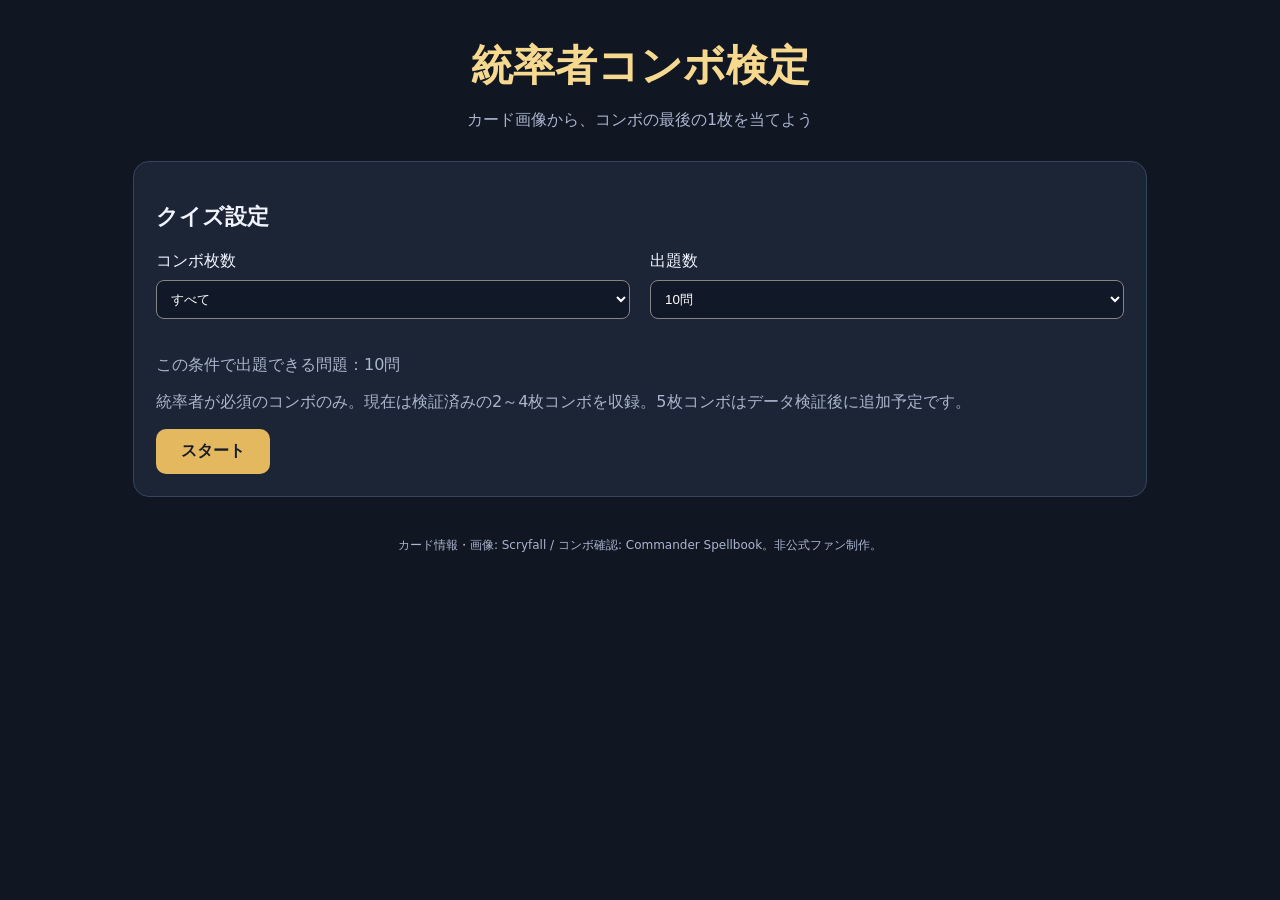
==== index.html @ 0c85846a "クイズのトップから画像診断リンクを外す" ====
<!doctype html>
<html lang="ja"><head><meta charset="UTF-8"><meta name="viewport" content="width=device-width,initial-scale=1">
<title>統率者コンボ検定</title><link rel="stylesheet" href="./style.css"></head>
<body><main id="app"><header><h1>統率者コンボ検定</h1><p>カード画像から、コンボの最後の1枚を当てよう</p></header>
<section id="setup"><h2>クイズ設定</h2><div class="fields"><label>コンボ枚数<select id="size"><option value="all">すべて</option><option value="2">2枚</option><option value="3">3枚</option><option value="4">4枚</option></select></label><label>出題数<select id="count" aria-describedby="available"><option value="10">10問</option><option value="5">5問</option></select></label></div><p id="available" class="hint" aria-live="polite"></p><p class="hint">統率者が必須のコンボのみ。現在は検証済みの2～4枚コンボを収録。5枚コンボはデータ検証後に追加予定です。</p><button id="start">スタート</button></section>
<section id="game" hidden><div class="stats"><span id="progress"></span><span id="score"></span></div><h2 id="question"></h2><p id="condition"></p><div id="known" class="card-grid"></div><div class="mark" aria-hidden="true">＋ ？</div><h3>不足しているカードを選択</h3><div id="choices" class="card-grid answers"></div><div id="feedback" hidden></div><button id="next" hidden>次の問題</button></section>
<section id="finish" hidden><h2>結果</h2><p id="result"></p><button id="again">もう一度</button></section>
<footer>カード情報・画像: Scryfall / コンボ確認: Commander Spellbook。非公式ファン制作。</footer></main><script src="./images.js" defer></script><script src="./quiz.js" defer></script></body></html>
---- style.css ----
:root{font-family:system-ui,"Yu Gothic",Meiryo,sans-serif;color-scheme:dark}*{box-sizing:border-box}body{background:#101622;color:#f1f4ff;margin:0}main{max-width:1050px;margin:auto;padding:18px}header{text-align:center;margin:20px auto 30px}h1{font-size:clamp(26px,5vw,42px);margin:0;color:#f6d88e}h2{font-size:22px}header p,.hint,footer{color:#aab5ce}section{background:#1b2535;border:1px solid #35455e;border-radius:16px;padding:22px;margin:20px auto}button{background:#e4b85f;border:0;border-radius:10px;padding:12px 25px;color:#171c29;font-weight:800;font-size:16px;cursor:pointer}button:hover{filter:brightness(1.12)}select{display:block;margin:8px 0 20px;padding:10px;border-radius:8px;background:#111827;color:white;width:100%}.fields{display:flex;gap:20px}.fields label{flex:1}.card-grid{display:grid;grid-template-columns:repeat(auto-fit,minmax(125px,1fr));gap:15px;justify-items:center}.card{width:100%;max-width:205px;min-width:0;background:#101724;border:2px solid #40506a;border-radius:12px;padding:7px;color:#fff;text-align:center}.card img{display:block;width:100%;aspect-ratio:488/680;object-fit:contain;border-radius:8px;background:#263448}.card .fallback{aspect-ratio:488/680;display:none;place-items:center;background:#344259;padding:8px;font-weight:bold;border-radius:8px;overflow-wrap:anywhere}.card.failed img{display:none}.card.failed .fallback{display:grid}.card .name{margin-top:7px;font-size:13px;min-height:30px}.answers .card{cursor:pointer}.answers .card:hover{border-color:#e4b85f}.answers .card.correct{border-color:#4bd59b}.answers .card.wrong{border-color:#ed7575}.answers .card:disabled{cursor:default;opacity:.85}.mark{text-align:center;font-size:35px;padding:14px;color:#e4b85f}.stats{display:flex;justify-content:space-between;color:#d8e2f7}#feedback{padding:16px;margin-top:18px;border:1px solid #56647b;border-radius:10px;line-height:1.75}#feedback a,a{color:#94c8ff}#next{display:block;margin-top:16px}#next[hidden],section[hidden],#feedback[hidden]{display:none}footer{font-size:12px;text-align:center;padding:20px}@media(max-width:500px){.card-grid{grid-template-columns:repeat(2,minmax(0,1fr));gap:9px}.fields{display:block}section{padding:12px}}
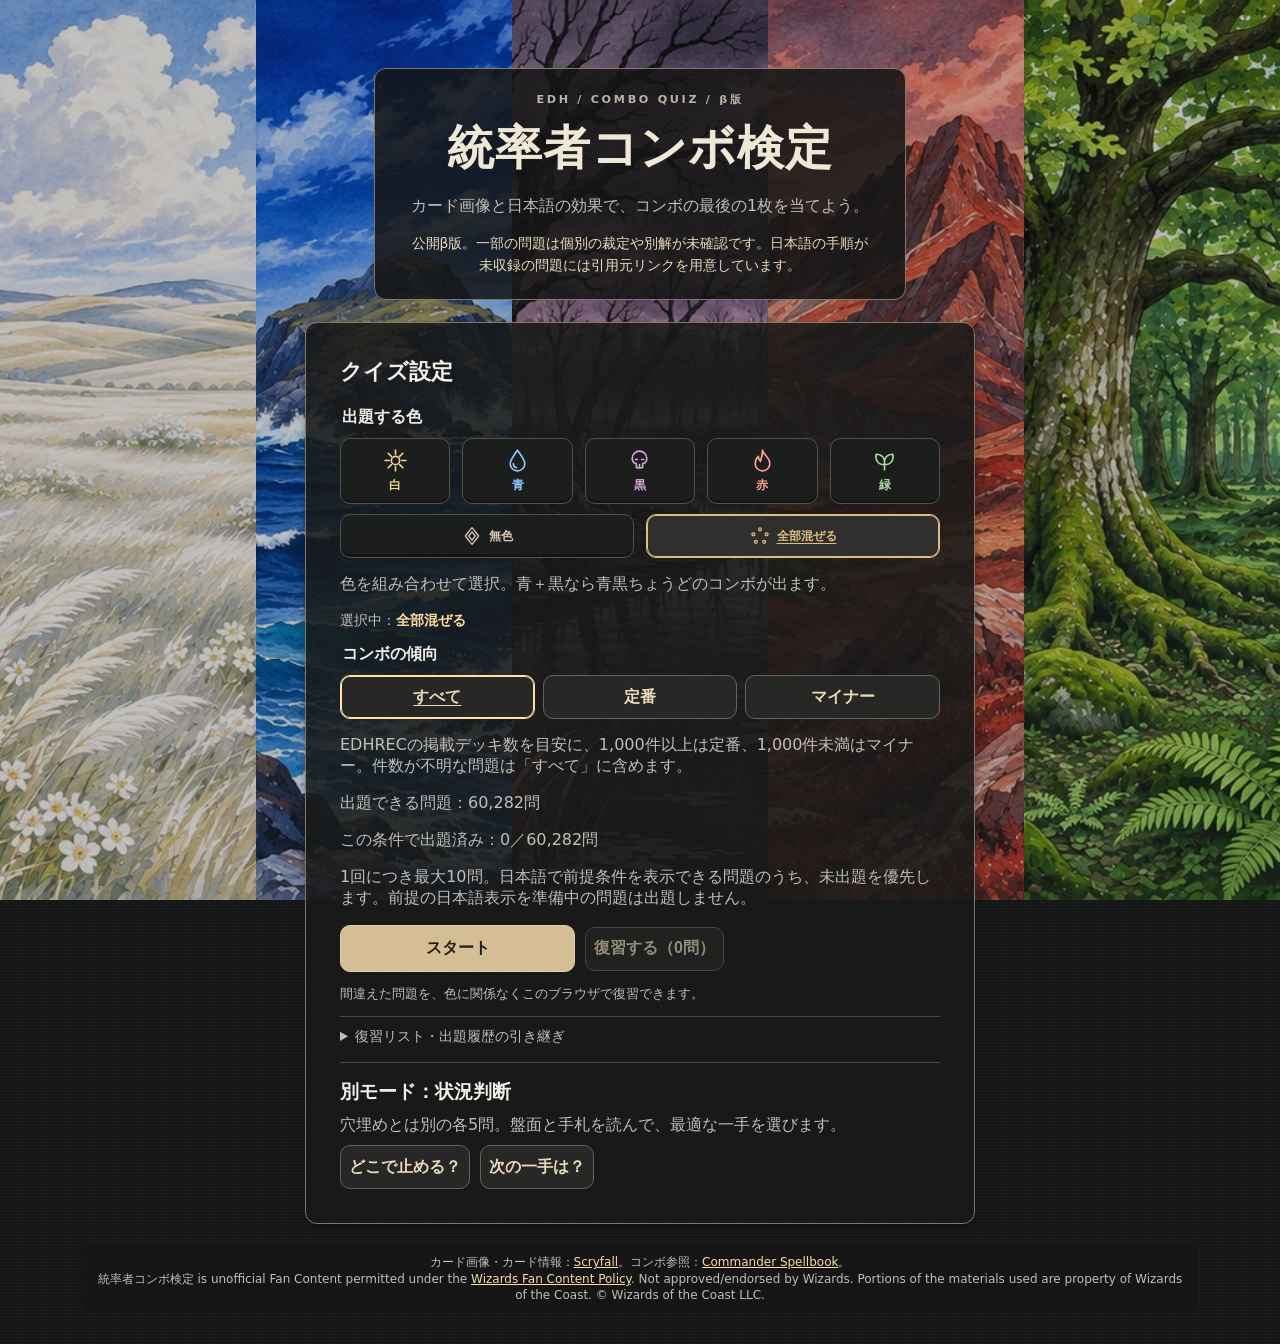
==== commit e8f28519: "統率者コンボ検定の60,282問ベータ版を公開" ====
--- a/index.html
+++ b/index.html
@@ -1,8 +1,40 @@
 <!doctype html>
 <html lang="ja"><head><meta charset="UTF-8"><meta name="viewport" content="width=device-width,initial-scale=1">
-<title>統率者コンボ検定</title><link rel="stylesheet" href="./style.css"></head>
-<body><main id="app"><header><h1>統率者コンボ検定</h1><p>カード画像から、コンボの最後の1枚を当てよう</p></header>
-<section id="setup"><h2>クイズ設定</h2><div class="fields"><label>コンボ枚数<select id="size"><option value="all">すべて</option><option value="2">2枚</option><option value="3">3枚</option><option value="4">4枚</option></select></label><label>出題数<select id="count" aria-describedby="available"><option value="10">10問</option><option value="5">5問</option></select></label></div><p id="available" class="hint" aria-live="polite"></p><p class="hint">統率者が必須のコンボのみ。現在は検証済みの2～4枚コンボを収録。5枚コンボはデータ検証後に追加予定です。</p><button id="start">スタート</button></section>
-<section id="game" hidden><div class="stats"><span id="progress"></span><span id="score"></span></div><h2 id="question"></h2><p id="condition"></p><div id="known" class="card-grid"></div><div class="mark" aria-hidden="true">＋ ？</div><h3>不足しているカードを選択</h3><div id="choices" class="card-grid answers"></div><div id="feedback" hidden></div><button id="next" hidden>次の問題</button></section>
-<section id="finish" hidden><h2>結果</h2><p id="result"></p><button id="again">もう一度</button></section>
-<footer>カード情報・画像: Scryfall / コンボ確認: Commander Spellbook。非公式ファン制作。</footer></main><script src="./images.js" defer></script><script src="./quiz.js" defer></script></body></html>+<title>統率者コンボ検定</title><link rel="stylesheet" href="./style.css?v=beta-60282-v11"><meta name="quiz-release" content="beta-60282-v11"></head>
+<body><div class="land-backdrop" aria-hidden="true"><span></span><span></span><span></span><span></span><span></span></div><main id="app"><header><p class="eyebrow">EDH / COMBO QUIZ / β版</p><h1>統率者コンボ検定</h1><p>カード画像と日本語の効果で、コンボの最後の1枚を当てよう。</p><p class="beta-notice">公開β版。一部の問題は個別の裁定や別解が未確認です。日本語の手順が未収録の問題には引用元リンクを用意しています。</p></header>
+<section id="setup"><h2>クイズ設定</h2>
+<fieldset class="mana-field" aria-describedby="colorHelp">
+<legend>出題する色</legend>
+<div class="mana-colors"><button type="button" id="pick-W" class="mana-pick mana-W" aria-pressed="false"><svg aria-hidden="true" viewBox="0 0 24 24" fill="none" stroke="currentColor" stroke-width="1.55" stroke-linecap="round" stroke-linejoin="round"><circle cx="12" cy="12" r="4"/><path d="M12 2v4m0 12v4M2 12h4m12 0h4M5 5l3 3m8 8 3 3M5 19l3-3m8-8 3-3"/></svg><span>白</span></button><button type="button" id="pick-U" class="mana-pick mana-U" aria-pressed="false"><svg aria-hidden="true" viewBox="0 0 24 24" fill="none" stroke="currentColor" stroke-width="1.55" stroke-linecap="round" stroke-linejoin="round"><path d="M12 2C9 7 5 11 5 15a7 7 0 0014 0c0-4-4-8-7-13Z"/><path d="M8 15c0 2 1 3 3 4"/></svg><span>青</span></button><button type="button" id="pick-B" class="mana-pick mana-B" aria-pressed="false"><svg aria-hidden="true" viewBox="0 0 24 24" fill="none" stroke="currentColor" stroke-width="1.55" stroke-linecap="round" stroke-linejoin="round"><path d="M5 10a7 7 0 1 1 14 0c0 3-2 5-4 5v4H9v-4c-2 0-4-2-4-5Z"/><path d="M8 11h2m4 0h2m-4 5v3"/></svg><span>黒</span></button><button type="button" id="pick-R" class="mana-pick mana-R" aria-pressed="false"><svg aria-hidden="true" viewBox="0 0 24 24" fill="none" stroke="currentColor" stroke-width="1.55" stroke-linecap="round" stroke-linejoin="round"><path d="M12 2c1 5 7 7 7 13a7 7 0 0 1-14 0c0-3 1-5 3-7 0 3 1 4 2 5 1-3 2-6 2-11Z"/></svg><span>赤</span></button><button type="button" id="pick-G" class="mana-pick mana-G" aria-pressed="false"><svg aria-hidden="true" viewBox="0 0 24 24" fill="none" stroke="currentColor" stroke-width="1.55" stroke-linecap="round" stroke-linejoin="round"><path d="M12 21v-9m0 4C5 16 3 11 4 6c6 0 8 4 8 7m0 3c7 0 9-5 8-10-6 0-8 4-8 7"/></svg><span>緑</span></button></div>
+<div class="mana-other"><button type="button" id="pick-C" class="mana-pick mana-C" aria-pressed="false"><svg aria-hidden="true" viewBox="0 0 24 24" fill="none" stroke="currentColor" stroke-width="1.55" stroke-linecap="round" stroke-linejoin="round"><path d="m12 2 8 10-8 10-8-10Z"/><path d="m12 7 4 5-4 5-4-5Z"/></svg><span>無色</span></button><button type="button" id="pick-all" class="mana-pick mana-all" aria-pressed="true"><svg aria-hidden="true" viewBox="0 0 24 24" fill="none" stroke="currentColor" stroke-width="1.55" stroke-linecap="round" stroke-linejoin="round"><circle cx="12" cy="4" r="1.7"/><circle cx="20" cy="10" r="1.7"/><circle cx="17" cy="19" r="1.7"/><circle cx="7" cy="19" r="1.7"/><circle cx="4" cy="10" r="1.7"/></svg><span>全部混ぜる</span></button></div>
+</fieldset>
+<p id="colorHelp" class="hint">色を組み合わせて選択。青＋黒なら青黒ちょうどのコンボが出ます。</p>
+<p class="selected-pattern">選択中：<strong id="colorPattern">全部混ぜる</strong></p>
+<fieldset class="mana-field genre-field" aria-describedby="genreHelp"><legend>コンボの傾向</legend><div class="genre-choices">
+<button type="button" id="genre-all" aria-pressed="true">すべて</button><button type="button" id="genre-popular" aria-pressed="false">定番</button><button type="button" id="genre-rare" aria-pressed="false">マイナー</button>
+</div></fieldset>
+<p id="genreHelp" class="hint">EDHRECの掲載デッキ数を目安に、1,000件以上は定番、1,000件未満はマイナー。件数が不明な問題は「すべて」に含めます。</p>
+<p id="available" class="hint" aria-live="polite"></p><p id="progress-summary" class="hint"></p>
+<p class="hint">1回につき最大10問。日本語で前提条件を表示できる問題のうち、未出題を優先します。前提の日本語表示を準備中の問題は出題しません。</p>
+<div class="setup-actions"><button id="start" type="button" disabled>スタート</button><button id="review-start" class="secondary-action" type="button" disabled>復習する（0問）</button></div>
+<p id="review-note" class="hint review-note">間違えた問題を、色に関係なくこのブラウザで復習できます。</p>
+<details class="review-portability"><summary>復習リスト・出題履歴の引き継ぎ</summary><p class="hint">別のファイルや端末でも続けたい場合は、履歴を保存して、新しい版で読み込んでください。</p>
+<div class="setup-actions"><button id="review-export" class="secondary-action" type="button" disabled>履歴を保存</button><button id="review-import" class="secondary-action" type="button" disabled>履歴を読み込む</button></div>
+<input type="file" id="review-file" accept=".json,application/json" hidden><p id="review-status" role="status" class="hint"></p></details>
+<div class="tactic-launch"><h3>別モード：状況判断</h3><p class="hint">穴埋めとは別の各5問。盤面と手札を読んで、最適な一手を選びます。</p>
+<div class="setup-actions"><button type="button" id="tactic-stop" class="secondary-action">どこで止める？</button><button type="button" id="tactic-next" class="secondary-action">次の一手は？</button></div></div>
+</section>
+<section id="tactic-game" hidden>
+<div class="stats"><span id="tactic-kind"></span><span id="tactic-progress"></span><span id="tactic-score"></span></div>
+<h2 id="tactic-title"></h2><div class="tactic-scenario"><h3>盤面と手札</h3><p id="tactic-scene"></p>
+<p class="hint">問題文にない修整や妨害はないものとします。</p></div>
+<div id="tactic-cards" class="card-grid"></div><h3 id="tactic-question"></h3>
+<div id="tactic-options" class="tactic-options"></div>
+<div id="tactic-feedback" class="tactic-feedback" hidden></div>
+<div class="setup-actions tactic-bottom"><button id="tactic-advance" type="button" hidden>次の問題</button><button id="tactic-exit" type="button" class="secondary-action">モード選択へ</button></div>
+</section>
+<section id="tactic-result" hidden><h2>結果</h2><p id="tactic-final"></p><div class="setup-actions">
+<button id="tactic-retry" type="button">このモードをもう一度</button><button id="tactic-back" type="button" class="secondary-action">モード選択へ</button></div></section>
+<section id="game" hidden><div class="stats"><span id="progress"></span><span id="score"></span></div><h2 id="question"></h2><p id="condition"></p><div class="start-condition-panel"><h3>コンボの前提条件</h3><div id="start-conditions"></div></div><p id="draftNote" class="hint" hidden>試作問題：Commander Spellbookの登録例から出題しています。出典にない追加条件や別解は未確認です。</p><div id="known" class="card-grid"></div><div class="mark" aria-hidden="true">＋ ？</div><h3>不足しているカードを選択</h3><p class="hint">カードの日本語テキストを開いても回答にはなりません。</p><div id="choices" class="card-grid answers"></div><div id="feedback" hidden></div><button id="next" hidden>次の問題</button></section>
+<section id="finish" hidden><h2>結果</h2><p id="result"></p><div class="setup-actions"><button id="again" type="button">出題設定へ</button><button id="review-now" class="secondary-action" type="button" hidden>間違えた問題を復習</button></div></section>
+<footer>カード画像・カード情報：<a href="https://scryfall.com/" rel="noopener noreferrer">Scryfall</a>。コンボ参照：<a href="https://commanderspellbook.com/" rel="noopener noreferrer">Commander Spellbook</a>。<br>統率者コンボ検定 is unofficial Fan Content permitted under the <a href="https://company.wizards.com/en/legal/fancontentpolicy" rel="noopener noreferrer">Wizards Fan Content Policy</a>. Not approved/endorsed by Wizards. Portions of the materials used are property of Wizards of the Coast. © Wizards of the Coast LLC.</footer></main><script src="./images.js?v=beta-60282-v11" defer></script><script src="./quiz.js?v=beta-60282-v11" defer></script></body></html>
--- a/style.css
+++ b/style.css
@@ -1 +1,184 @@
-:root{font-family:system-ui,"Yu Gothic",Meiryo,sans-serif;color-scheme:dark}*{box-sizing:border-box}body{background:#101622;color:#f1f4ff;margin:0}main{max-width:1050px;margin:auto;padding:18px}header{text-align:center;margin:20px auto 30px}h1{font-size:clamp(26px,5vw,42px);margin:0;color:#f6d88e}h2{font-size:22px}header p,.hint,footer{color:#aab5ce}section{background:#1b2535;border:1px solid #35455e;border-radius:16px;padding:22px;margin:20px auto}button{background:#e4b85f;border:0;border-radius:10px;padding:12px 25px;color:#171c29;font-weight:800;font-size:16px;cursor:pointer}button:hover{filter:brightness(1.12)}select{display:block;margin:8px 0 20px;padding:10px;border-radius:8px;background:#111827;color:white;width:100%}.fields{display:flex;gap:20px}.fields label{flex:1}.card-grid{display:grid;grid-template-columns:repeat(auto-fit,minmax(125px,1fr));gap:15px;justify-items:center}.card{width:100%;max-width:205px;min-width:0;background:#101724;border:2px solid #40506a;border-radius:12px;padding:7px;color:#fff;text-align:center}.card img{display:block;width:100%;aspect-ratio:488/680;object-fit:contain;border-radius:8px;background:#263448}.card .fallback{aspect-ratio:488/680;display:none;place-items:center;background:#344259;padding:8px;font-weight:bold;border-radius:8px;overflow-wrap:anywhere}.card.failed img{display:none}.card.failed .fallback{display:grid}.card .name{margin-top:7px;font-size:13px;min-height:30px}.answers .card{cursor:pointer}.answers .card:hover{border-color:#e4b85f}.answers .card.correct{border-color:#4bd59b}.answers .card.wrong{border-color:#ed7575}.answers .card:disabled{cursor:default;opacity:.85}.mark{text-align:center;font-size:35px;padding:14px;color:#e4b85f}.stats{display:flex;justify-content:space-between;color:#d8e2f7}#feedback{padding:16px;margin-top:18px;border:1px solid #56647b;border-radius:10px;line-height:1.75}#feedback a,a{color:#94c8ff}#next{display:block;margin-top:16px}#next[hidden],section[hidden],#feedback[hidden]{display:none}footer{font-size:12px;text-align:center;padding:20px}@media(max-width:500px){.card-grid{grid-template-columns:repeat(2,minmax(0,1fr));gap:9px}.fields{display:block}section{padding:12px}}+:root{font-family:system-ui,"Yu Gothic",Meiryo,sans-serif;color-scheme:dark}*{box-sizing:border-box}body{background:#101622;color:#f1f4ff;margin:0}main{max-width:1050px;margin:auto;padding:18px}header{text-align:center;margin:20px auto 30px}h1{font-size:clamp(26px,5vw,42px);margin:0;color:#f6d88e}h2{font-size:22px}header p,.hint,footer{color:#aab5ce}section{background:#1b2535;border:1px solid #35455e;border-radius:16px;padding:22px;margin:20px auto}button{background:#e4b85f;border:0;border-radius:10px;padding:12px 25px;color:#171c29;font-weight:800;font-size:16px;cursor:pointer}button:hover{filter:brightness(1.12)}select{display:block;margin:8px 0 20px;padding:10px;border-radius:8px;background:#111827;color:white;width:100%}.fields{display:flex;gap:20px}.fields label{flex:1}.card-grid{display:grid;grid-template-columns:repeat(auto-fit,minmax(125px,1fr));gap:15px;justify-items:center}.card{width:100%;max-width:205px;min-width:0;background:#101724;border:2px solid #40506a;border-radius:12px;padding:7px;color:#fff;text-align:center}.card img{display:block;width:100%;aspect-ratio:488/680;object-fit:contain;border-radius:8px;background:#263448}.card .fallback{aspect-ratio:488/680;display:none;place-items:center;background:#344259;padding:8px;font-weight:bold;border-radius:8px;overflow-wrap:anywhere}.card.failed img{display:none}.card.failed .fallback{display:grid}.card .name{margin-top:7px;font-size:13px;min-height:30px}.answers .card{cursor:pointer}.answers .card:hover{border-color:#e4b85f}.answers .card.correct{border-color:#4bd59b}.answers .card.wrong{border-color:#ed7575}.answers .card:disabled{cursor:default;opacity:.85}.mark{text-align:center;font-size:35px;padding:14px;color:#e4b85f}.stats{display:flex;justify-content:space-between;color:#d8e2f7}#feedback{padding:16px;margin-top:18px;border:1px solid #56647b;border-radius:10px;line-height:1.75}#feedback a,a{color:#94c8ff}#next{display:block;margin-top:16px}#next[hidden],section[hidden],#feedback[hidden]{display:none}footer{font-size:12px;text-align:center;padding:20px}@media(max-width:500px){.card-grid{grid-template-columns:repeat(2,minmax(0,1fr));gap:9px}.fields{display:block}section{padding:12px}}
+.card-tile{width:100%;max-width:225px;min-width:0;align-self:start}
+.card-tile>.card{display:block;max-width:none;overflow-wrap:anywhere}
+.card .name,.image-lang{display:block}
+.image-lang{font-size:11px;color:#aab5ce;margin-top:3px}
+.oracle{background:#111827;border:1px solid #40506a;border-radius:9px;margin-top:6px;color:#eef2ff;text-align:left;overflow-wrap:anywhere}
+.oracle summary{cursor:pointer;font-size:13px;font-weight:700;padding:9px 7px;color:#a1ccff}
+.oracle p{margin:6px 8px 10px;font-size:13px;line-height:1.55}
+.oracle .english-name{font-size:11px;color:#aab5ce}
+.oracle .english-name:empty{display:none}
+.oracle .card-type{color:#f6d88e;font-weight:600}
+.oracle .oracle-text{white-space:pre-line}
+.decoy-explanation{color:#ffdca8}
+button:focus-visible,summary:focus-visible,select:focus-visible{outline:2px solid #a1ccff;outline-offset:3px}
+
+.extra-face{display:block;width:100%;height:auto;margin-top:.5rem}
+
+#color{min-width:min(100%,16rem)}
+
+/* Matte cloth playmat. The card art provides the color. */
+:root{--ink:#171818;--panel:#232424;--linen:#f2efe8;--muted:#c0bfba;--brass:#cdb58a;--rim:#484744}
+body{
+ min-height:100vh;color:var(--linen);background-color:var(--ink);
+ /* Subtle two-direction weave, no art or spotlight. */
+ background-image:
+ repeating-linear-gradient(0deg,#ffffff06 0 1px,transparent 1px 3px),
+ repeating-linear-gradient(90deg,#00000030 0 1px,transparent 1px 3px);
+}
+main{position:relative;max-width:1050px;padding:clamp(14px,4vw,32px)}
+header{margin:clamp(24px,6vw,55px) auto 24px}
+header .eyebrow{letter-spacing:.24em;color:#b9b3a6;font-weight:750;font-size:.7rem;margin:0 0 10px}
+h1{font-family:Georgia,"Yu Mincho",YuMincho,"Noto Serif CJK JP",serif;color:#f0e8d7;letter-spacing:.02em;font-size:clamp(27px,6vw,47px)}
+h2,h3{color:var(--linen)}
+header p,.hint,footer{color:var(--muted)}
+section{
+ background:var(--panel);
+ border:1px solid var(--rim);border-radius:12px;box-shadow:0 3px 10px #0004;
+}
+#setup{max-width:670px;padding:clamp(16px,4.8vw,34px)}
+#setup h2{margin:0 0 20px}
+.mana-field{border:0;padding:0;margin:0;min-inline-size:0}
+.mana-field legend{font-size:1rem;font-weight:700;margin-bottom:10px;color:var(--linen)}
+.mana-colors,.mana-other{display:grid;gap:clamp(5px,1.4vw,12px);grid-template-columns:repeat(5,minmax(0,1fr))}
+.mana-other{grid-template-columns:minmax(0,1fr) minmax(0,1fr);margin-top:10px}
+.mana-pick{
+ --tone:#ddbd80;min-width:0;min-height:65px;padding:9px 3px;background:#1c1d1d;color:var(--tone);border:1px solid #50504c;border-radius:10px;
+ display:flex;align-items:center;justify-content:center;gap:4px;flex-direction:column;box-shadow:inset 0 -3px #0004;
+}
+.mana-pick svg{display:block;width:25px;height:25px;flex:none}
+.mana-pick span{font-size:.78rem;font-weight:750}
+.mana-pick[aria-pressed="true"]{border-color:var(--tone);box-shadow:inset 0 0 0 1px var(--tone);background:#2f302d}
+.mana-pick[aria-pressed="true"] span{text-decoration:underline;text-underline-offset:3px}
+.mana-W{--tone:#f1d492}.mana-U{--tone:#8ecaff}.mana-B{--tone:#d5abd9}.mana-R{--tone:#ffa68e}.mana-G{--tone:#a6db9f}.mana-C{--tone:#d8c8ba}
+.mana-other .mana-pick{flex-direction:row;gap:7px;min-height:44px}
+.mana-other svg{width:20px;height:20px}
+.selected-pattern{margin:.5rem 0;color:var(--muted);font-size:.9rem}
+.selected-pattern strong{color:#ffdda0}
+#available{margin:.5rem 0;font-variant-numeric:tabular-nums}
+#start,#next,#again{background:#d5be96;border:1px solid #e2cda8;color:#201c16}
+#start{margin-top:4px;width:min(100%,235px)}
+#start:disabled{cursor:not-allowed;opacity:.55}
+.card{background:#1c1d1d;border-color:#55554f}
+.card img,.card .fallback{background:#2f302e}
+.oracle{background:#1d1e1f;border-color:#50504b}
+#feedback{border-color:#575651}
+@media(max-width:420px){.mana-pick{border-radius:8px;min-height:57px}.mana-pick svg{width:22px;height:22px}#start{width:100%}}
+
+/* A little more room for the printed card text, without horizontal scrolling. */
+#game .card-tile{max-width:258px}
+#game .card{padding:5px}
+@media(min-width:720px){
+ main{max-width:1180px}
+ #known{grid-template-columns:repeat(auto-fit,minmax(156px,1fr));gap:12px}
+ #choices{grid-template-columns:repeat(4,minmax(0,1fr));gap:12px}
+}
+@media(max-width:719px){
+ #game .card-grid{grid-template-columns:repeat(2,minmax(0,1fr));gap:8px}
+ #game .card{padding:4px}
+}
+@media(max-width:500px){
+ #game{padding:10px}
+ main{padding-inline:12px}
+}
+
+.genre-field{margin-top:14px}
+.genre-choices{display:grid;grid-template-columns:repeat(3,minmax(0,1fr));gap:8px}
+.genre-choices button,.secondary-action{
+ min-height:44px;background:#272826;border:1px solid #64625b;color:#e8d9bc;padding:7px 8px;
+}
+.genre-choices button[aria-pressed=true]{border-color:#ffe1a7;box-shadow:inset 0 0 0 1px #ffe1a7;text-decoration:underline;text-underline-offset:3px}
+.secondary-action:disabled{opacity:.6;cursor:not-allowed}
+.setup-actions{display:flex;flex-wrap:wrap;gap:10px;align-items:center}
+.setup-actions #start{margin-top:0;min-height:44px}
+.review-note{font-size:.82rem}
+.combo-explanation{padding:.85rem 1rem;background:#1c1d1d;border-left:3px solid var(--brass);margin:0 0 .85rem}
+.combo-explanation h3{margin:.1rem 0 .6rem}
+.combo-explanation h4{color:#f8e4bf;margin:.8rem 0 .25rem}
+.combo-explanation ol,.combo-explanation ul{margin:.25rem 0;padding-inline-start:1.55rem}
+.combo-explanation li+li{margin-top:.25rem}
+.combo-explanation p{margin:.25rem 0}
+.explanation-credit{font-size:.82rem;color:var(--muted)}
+.answer-status{font-weight:800}
+#review-now[hidden]{display:none}
+@media(max-width:440px){.setup-actions button{width:100%}}
+
+.review-portability{margin:0.7rem 0 0;border-top:1px solid var(--rim);padding-top:0.6rem}
+.review-portability summary{cursor:pointer;color:var(--muted);font-size:.88rem}
+.review-portability #review-status:empty{display:none}
+
+/* The five-land painting sits behind the whole quiz. Each panel crops
+   independently, so narrow screens don't lose the outer landscapes. */
+.land-backdrop{
+ position:fixed;inset:0;z-index:0;pointer-events:none;
+ display:grid;grid-template-columns:repeat(5,minmax(0,1fr));overflow:hidden;
+ --art-width:max(100vw,300vh);
+ --art-width:max(100vw,300dvh);
+ --art:url('[data-uri]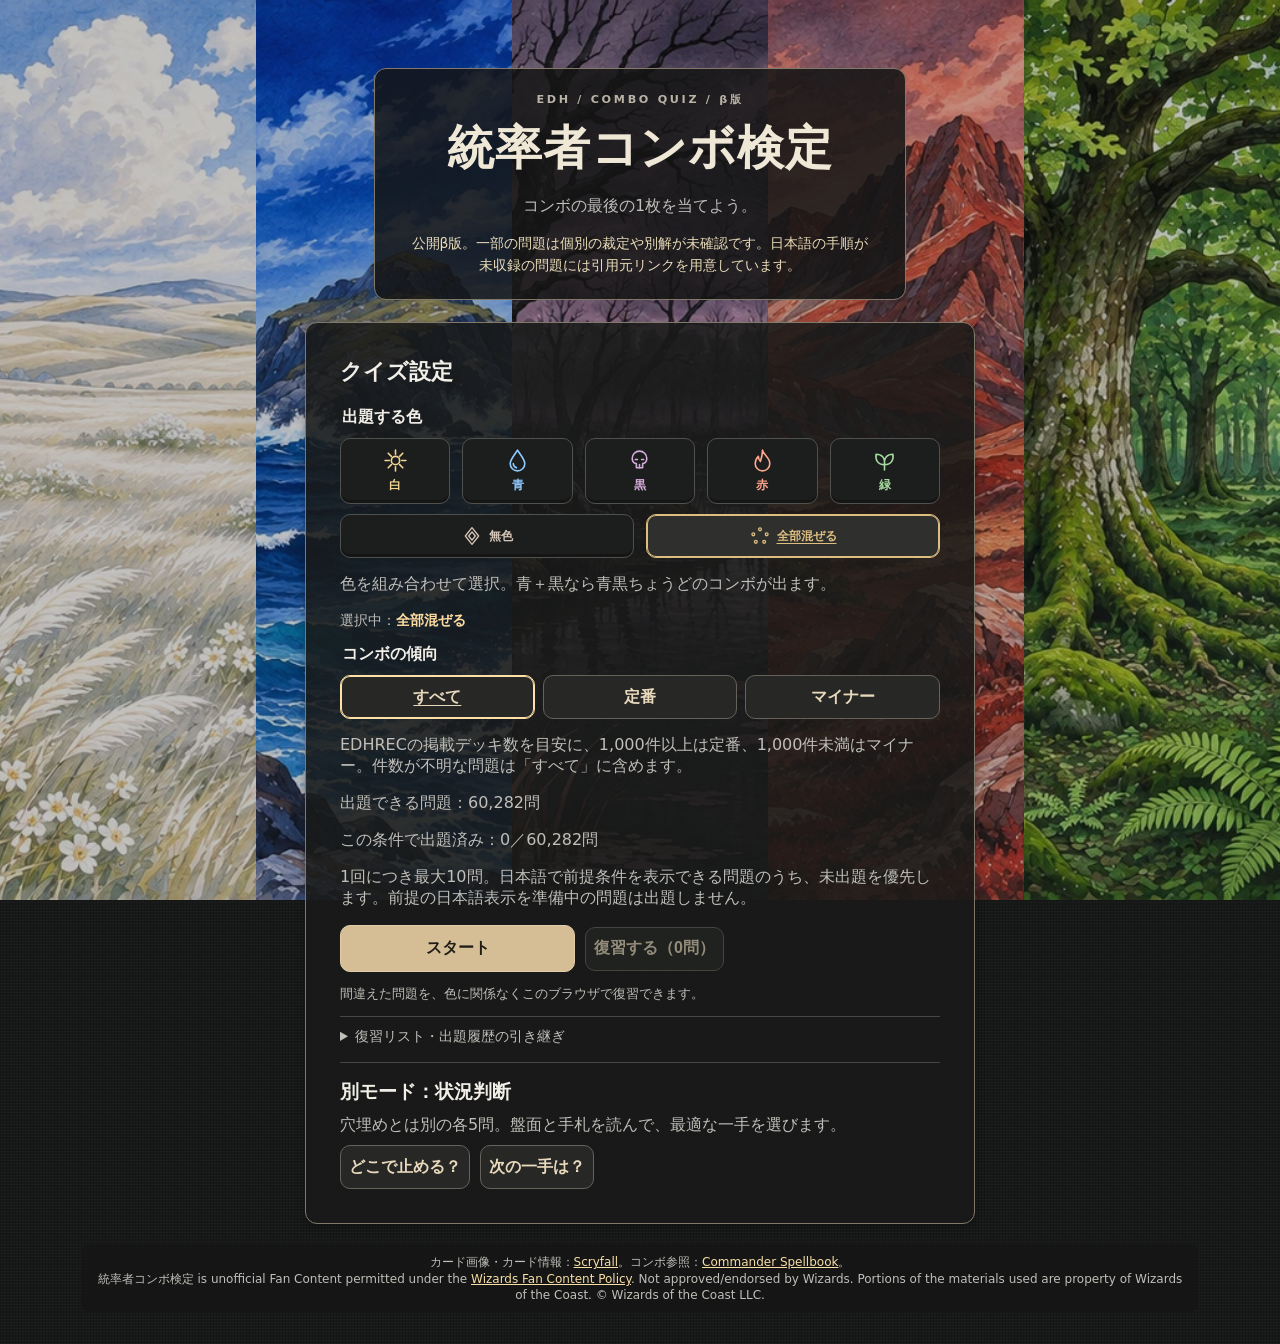
==== commit eedc5d92: "Simplify quiz subtitle" ====
--- a/index.html
+++ b/index.html
@@ -1,7 +1,8 @@
 <!doctype html>
 <html lang="ja"><head><meta charset="UTF-8"><meta name="viewport" content="width=device-width,initial-scale=1">
-<title>統率者コンボ検定</title><link rel="stylesheet" href="./style.css?v=beta-60282-v11"><meta name="quiz-release" content="beta-60282-v11"></head>
-<body><div class="land-backdrop" aria-hidden="true"><span></span><span></span><span></span><span></span><span></span></div><main id="app"><header><p class="eyebrow">EDH / COMBO QUIZ / β版</p><h1>統率者コンボ検定</h1><p>カード画像と日本語の効果で、コンボの最後の1枚を当てよう。</p><p class="beta-notice">公開β版。一部の問題は個別の裁定や別解が未確認です。日本語の手順が未収録の問題には引用元リンクを用意しています。</p></header>
+<title>統率者コンボ検定</title><link rel="stylesheet" href="./style.css?v=beta-60282-v11"><meta name="quiz-release" content="beta-60282-v11"><meta name="google-site-verification" content="AoK3hO0uNDlLY_10QsT4G4M_nWUh-YgdtVnD7sMBjfE" />
+</head>
+<body><div class="land-backdrop" aria-hidden="true"><span></span><span></span><span></span><span></span><span></span></div><main id="app"><header><p class="eyebrow">EDH / COMBO QUIZ / β版</p><h1>統率者コンボ検定</h1><p>コンボの最後の1枚を当てよう。</p><p class="beta-notice">公開β版。一部の問題は個別の裁定や別解が未確認です。日本語の手順が未収録の問題には引用元リンクを用意しています。</p></header>
 <section id="setup"><h2>クイズ設定</h2>
 <fieldset class="mana-field" aria-describedby="colorHelp">
 <legend>出題する色</legend>
@@ -18,8 +19,8 @@
 <p class="hint">1回につき最大10問。日本語で前提条件を表示できる問題のうち、未出題を優先します。前提の日本語表示を準備中の問題は出題しません。</p>
 <div class="setup-actions"><button id="start" type="button" disabled>スタート</button><button id="review-start" class="secondary-action" type="button" disabled>復習する（0問）</button></div>
 <p id="review-note" class="hint review-note">間違えた問題を、色に関係なくこのブラウザで復習できます。</p>
-<details class="review-portability"><summary>復習リスト・出題履歴の引き継ぎ</summary><p class="hint">別のファイルや端末でも続けたい場合は、履歴を保存して、新しい版で読み込んでください。</p>
-<div class="setup-actions"><button id="review-export" class="secondary-action" type="button" disabled>履歴を保存</button><button id="review-import" class="secondary-action" type="button" disabled>履歴を読み込む</button></div>
+<details class="review-portability"><summary>復習リスト・出題履歴の引き継ぎ</summary><p class="hint">履歴のダウンロードは一時停止中です。このブラウザ内の履歴は引き続き使えます。以前保存した履歴ファイルは読み込めます。</p>
+<div class="setup-actions"><button id="review-import" class="secondary-action" type="button" disabled>履歴を読み込む</button></div>
 <input type="file" id="review-file" accept=".json,application/json" hidden><p id="review-status" role="status" class="hint"></p></details>
 <div class="tactic-launch"><h3>別モード：状況判断</h3><p class="hint">穴埋めとは別の各5問。盤面と手札を読んで、最適な一手を選びます。</p>
 <div class="setup-actions"><button type="button" id="tactic-stop" class="secondary-action">どこで止める？</button><button type="button" id="tactic-next" class="secondary-action">次の一手は？</button></div></div>
@@ -37,4 +38,4 @@
 <button id="tactic-retry" type="button">このモードをもう一度</button><button id="tactic-back" type="button" class="secondary-action">モード選択へ</button></div></section>
 <section id="game" hidden><div class="stats"><span id="progress"></span><span id="score"></span></div><h2 id="question"></h2><p id="condition"></p><div class="start-condition-panel"><h3>コンボの前提条件</h3><div id="start-conditions"></div></div><p id="draftNote" class="hint" hidden>試作問題：Commander Spellbookの登録例から出題しています。出典にない追加条件や別解は未確認です。</p><div id="known" class="card-grid"></div><div class="mark" aria-hidden="true">＋ ？</div><h3>不足しているカードを選択</h3><p class="hint">カードの日本語テキストを開いても回答にはなりません。</p><div id="choices" class="card-grid answers"></div><div id="feedback" hidden></div><button id="next" hidden>次の問題</button></section>
 <section id="finish" hidden><h2>結果</h2><p id="result"></p><div class="setup-actions"><button id="again" type="button">出題設定へ</button><button id="review-now" class="secondary-action" type="button" hidden>間違えた問題を復習</button></div></section>
-<footer>カード画像・カード情報：<a href="https://scryfall.com/" rel="noopener noreferrer">Scryfall</a>。コンボ参照：<a href="https://commanderspellbook.com/" rel="noopener noreferrer">Commander Spellbook</a>。<br>統率者コンボ検定 is unofficial Fan Content permitted under the <a href="https://company.wizards.com/en/legal/fancontentpolicy" rel="noopener noreferrer">Wizards Fan Content Policy</a>. Not approved/endorsed by Wizards. Portions of the materials used are property of Wizards of the Coast. © Wizards of the Coast LLC.</footer></main><script src="./images.js?v=beta-60282-v11" defer></script><script src="./quiz.js?v=beta-60282-v11" defer></script></body></html>
+<footer>カード画像・カード情報：<a href="https://scryfall.com/" rel="noopener noreferrer">Scryfall</a>。コンボ参照：<a href="https://commanderspellbook.com/" rel="noopener noreferrer">Commander Spellbook</a>。<br>統率者コンボ検定 is unofficial Fan Content permitted under the <a href="https://company.wizards.com/en/legal/fancontentpolicy" rel="noopener noreferrer">Wizards Fan Content Policy</a>. Not approved/endorsed by Wizards. Portions of the materials used are property of Wizards of the Coast. © Wizards of the Coast LLC.</footer></main><script src="./images.js?v=beta-60282-v11" defer></script><script src="./quiz.js?v=beta-60282-v11-review" defer></script></body></html>
